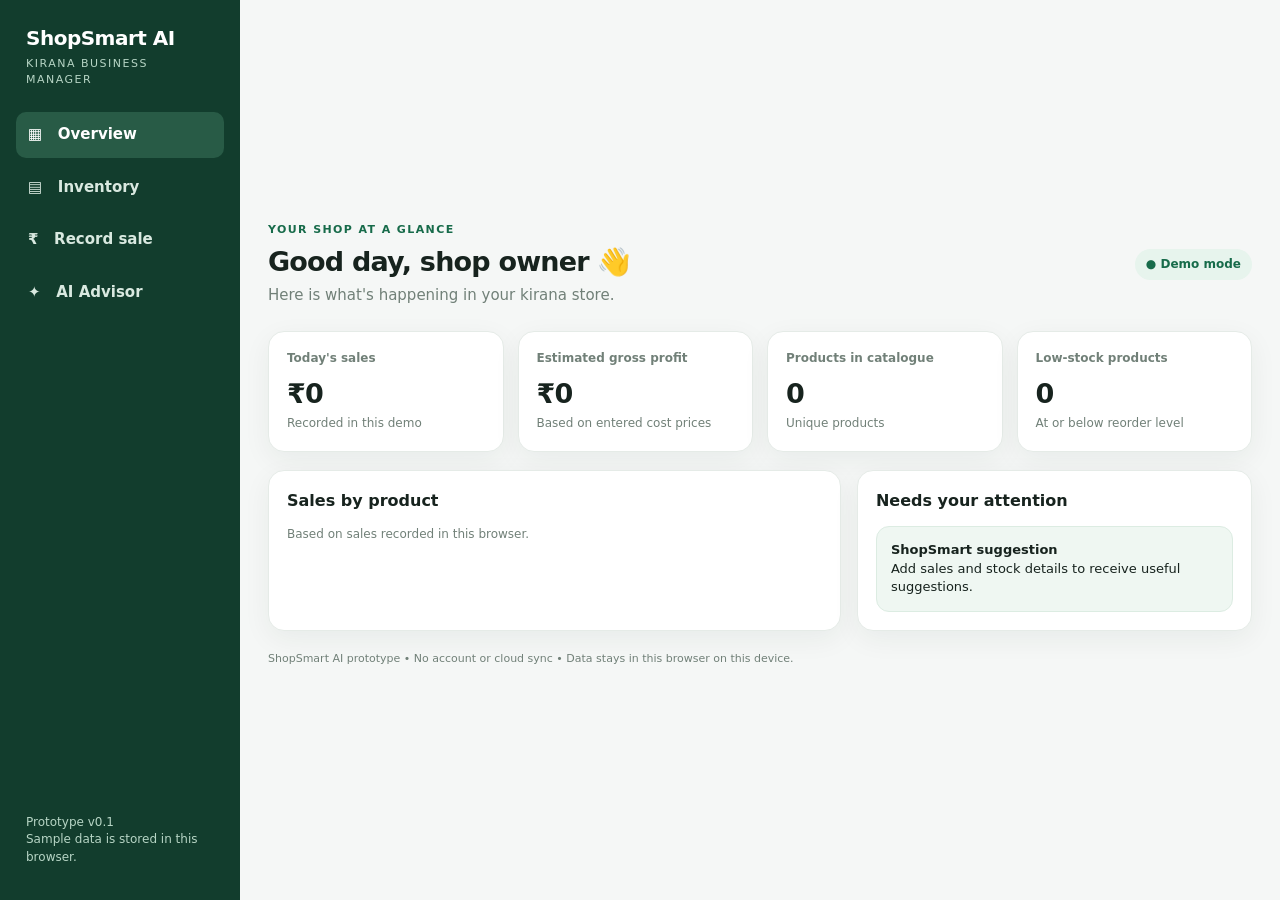
==== index.html @ 05ca44b6 "Add files via upload Signed-off-by: prithvirajsawant19-wq <prithvirajsawant19@gmail.com>" ====
<!doctype html>
<html lang="en">
<head>
<meta charset="utf-8">
<meta name="viewport" content="width=device-width, initial-scale=1">
<title>ShopSmart AI — Kirana Manager</title>
<link rel="stylesheet" href="style.css">
</head>
<body>
<div class="app">
<aside class="side">
  <div class="brand">ShopSmart AI<small>KIRANA BUSINESS MANAGER</small></div>
  <nav class="nav">
    <button class="active" data-page="dashboard">▦ &nbsp; Overview</button>
    <button data-page="inventory">▤ &nbsp; Inventory</button>
    <button data-page="sales">₹ &nbsp; Record sale</button>
    <button data-page="advisor">✦ &nbsp; AI Advisor</button>
  </nav>
  <div class="side-note">Prototype v0.1<br>Sample data is stored in this browser.</div>
</aside>
<main class="main">
  <header class="top">
    <div><div class="eyebrow">Your shop at a glance</div><h1 id="pageTitle">Good day, shop owner 👋</h1><p class="sub" id="pageSub">Here is what's happening in your kirana store.</p></div>
    <span class="pill">● Demo mode</span>
  </header>

  <section id="dashboard" class="page">
    <div class="grid">
      <div class="card"><div class="metric-label">Today's sales</div><div class="metric" id="todaySales">₹0</div><div class="hint">Recorded in this demo</div></div>
      <div class="card"><div class="metric-label">Estimated gross profit</div><div class="metric" id="grossProfit">₹0</div><div class="hint">Based on entered cost prices</div></div>
      <div class="card"><div class="metric-label">Products in catalogue</div><div class="metric" id="productCount">0</div><div class="hint">Unique products</div></div>
      <div class="card"><div class="metric-label">Low-stock products</div><div class="metric" id="lowCount">0</div><div class="hint">At or below reorder level</div></div>
    </div>
    <div class="layout">
      <div class="card"><h2 class="section-title">Sales by product</h2><div id="salesBars"></div><div class="hint">Based on sales recorded in this browser.</div></div>
      <div class="card"><h2 class="section-title">Needs your attention</h2><div id="alerts"></div><div class="insight"><strong>ShopSmart suggestion</strong><br><span id="dashboardInsight">Add sales and stock details to receive useful suggestions.</span></div></div>
    </div>
  </section>

  <section id="inventory" class="page hidden">
    <div class="toolbar"><div><h2 class="section-title" style="margin:0">Product inventory</h2><div class="hint">Keep stock and reorder levels up to date.</div></div><button class="primary" id="showAdd">＋ Add product</button></div>
    <div class="card hidden" id="addPanel" style="margin-bottom:14px">
      <h3 class="section-title">Add a product</h3>
      <form id="productForm" class="formrow">
        <div class="field"><label>Product name</label><input id="pName" placeholder="e.g. Toor Dal 1kg" required></div>
        <div class="field"><label>Selling price (₹)</label><input id="pPrice" type="number" min="0.01" step=".01" required></div>
        <div class="field"><label>Cost price (₹)</label><input id="pCost" type="number" min="0" step=".01" required></div>
        <div class="field"><label>Current stock (units)</label><input id="pStock" type="number" min="0" step="1" required></div>
        <div class="field"><label>Reorder level</label><input id="pReorder" type="number" min="0" step="1" value="5" required></div>
        <div class="form-actions"><button class="primary" type="submit">Save product</button><button class="secondary" type="button" id="cancelAdd">Cancel</button></div>
      </form>
    </div>
    <div class="tablewrap"><table class="table"><thead><tr><th>Product</th><th>Selling price</th><th>Cost price</th><th>Stock</th><th>Status</th><th>Action</th></tr></thead><tbody id="inventoryRows"></tbody></table></div>
  </section>

  <section id="sales" class="page hidden">
    <div class="card">
      <h2 class="section-title">Record a sale</h2><p class="sub" style="margin-bottom:16px">Choose a product and quantity. Stock and sales totals update automatically.</p>
      <form id="saleForm" class="formrow">
        <div class="field"><label>Product</label><select id="saleProduct" required></select></div>
        <div class="field"><label>Quantity sold</label><input id="saleQty" type="number" min="1" step="1" value="1" required></div>
        <div class="field"><label>Payment method</label><select id="salePayment"><option>Cash</option><option>UPI</option><option>Card</option><option>Credit / Udhaar</option></select></div>
        <div class="form-actions"><button class="primary" type="submit">＋ Save sale</button></div>
      </form>
      <div class="insight" id="saleFeedback">A sale will reduce available stock and update your dashboard.</div>
    </div>
    <div class="toolbar"><h2 class="section-title" style="margin:0">Recent sales</h2></div>
    <div class="tablewrap"><table class="table"><thead><tr><th>Date & time</th><th>Product</th><th>Qty</th><th>Amount</th><th>Payment</th></tr></thead><tbody id="salesRows"></tbody></table></div>
  </section>

  <section id="advisor" class="page hidden">
    <div class="card chatbox">
      <div><h2 class="section-title">Your business advisor ✦</h2><p class="sub">Ask a question about your shop. This first version uses your demo data and built-in business rules; live AI will be connected in a later version.</p></div>
      <div class="quick">
        <button class="secondary" data-question="What should I reorder?">What should I reorder?</button>
        <button class="secondary" data-question="How are my sales?">How are my sales?</button>
        <button class="secondary" data-question="Which products are slow moving?">Slow-moving products?</button>
        <button class="secondary" data-question="How can I improve profit?">How can I improve profit?</button>
      </div>
      <div class="field"><label>Your question</label><input id="question" placeholder="e.g. Which products need attention?"></div>
      <div><button class="primary" id="askBtn">Get suggestion</button></div>
      <div class="chatanswer" id="answer">Your business suggestions will appear here. Try one of the example questions above.</div>
    </div>
    <p class="foot">Important: Suggestions are indicative and based only on information entered into this prototype. Verify stock and financial decisions before acting.</p>
  </section>
  <p class="foot">ShopSmart AI prototype • No account or cloud sync • Data stays in this browser on this device.</p>
</main>
</div>
<script src="script.js"></script>
</body>
</html>
---- style.css ----
:root{--bg:#f5f7f6;--card:#fff;--ink:#17231e;--muted:#718078;--line:#e5ebe7;--green:#176b4a;--green2:#e7f4ed;--amber:#fff3d8;--red:#fdebea;--shadow:0 8px 28px rgba(20,45,32,.06)}
*{box-sizing:border-box}body{margin:0;background:var(--bg);color:var(--ink);font:15px/1.45 Inter,ui-sans-serif,system-ui,-apple-system,Segoe UI,Roboto,Arial}
button,input,select{font:inherit}button{cursor:pointer;border:0;border-radius:10px;padding:10px 14px;font-weight:650}.app{display:grid;grid-template-columns:240px 1fr;min-height:100vh}.side{background:#123d2d;color:#fff;padding:24px 16px;display:flex;flex-direction:column;gap:24px}.brand{font-size:20px;font-weight:800;letter-spacing:-.5px;padding:0 10px}.brand small{display:block;color:#b7d5c5;font-size:11px;font-weight:500;letter-spacing:1.5px;margin-top:3px}.nav{display:grid;gap:7px}.nav button{background:transparent;color:#d9e9e0;text-align:left;padding:12px;border-radius:10px}.nav button.active,.nav button:hover{background:#285b46;color:#fff}.side-note{margin-top:auto;color:#b7d5c5;font-size:12px;padding:10px}.main{padding:28px;max-width:1400px;width:100%;margin:auto}.top{display:flex;justify-content:space-between;align-items:center;gap:15px;margin-bottom:24px}.eyebrow{color:var(--green);font-size:11px;font-weight:800;letter-spacing:1.4px;text-transform:uppercase}.top h1{font-size:27px;letter-spacing:-.8px;margin:4px 0}.sub{color:var(--muted);margin:0}.pill{background:var(--green2);color:var(--green);padding:7px 11px;border-radius:30px;font-size:12px;font-weight:700}.grid{display:grid;grid-template-columns:repeat(4,minmax(0,1fr));gap:14px;margin-bottom:18px}.card{background:var(--card);border:1px solid var(--line);border-radius:16px;padding:18px;box-shadow:var(--shadow)}.metric-label{font-size:12px;color:var(--muted);font-weight:650}.metric{font-size:27px;font-weight:800;margin:7px 0 2px;letter-spacing:-.7px}.hint{font-size:12px;color:var(--muted)}.layout{display:grid;grid-template-columns:1.45fr 1fr;gap:16px}.section-title{font-size:16px;font-weight:800;margin:0 0 14px}.barrow{display:grid;grid-template-columns:95px 1fr 65px;gap:10px;align-items:center;margin:13px 0;font-size:12px}.track{height:9px;background:#edf1ee;border-radius:20px;overflow:hidden}.fill{height:100%;background:#2b9166;border-radius:20px}.alert{padding:12px;border-radius:12px;background:var(--amber);font-size:13px;margin:9px 0}.alert.red{background:var(--red)}.insight{background:#eff7f2;border:1px solid #dcece2;border-radius:13px;padding:14px;margin-top:12px;font-size:13px}.toolbar{display:flex;justify-content:space-between;gap:10px;align-items:center;margin:18px 0}.primary{background:var(--green);color:#fff}.secondary{background:#edf3ef;color:#24543e}.danger{background:#fff0ef;color:#a23c35}.tablewrap{overflow:auto;background:#fff;border:1px solid var(--line);border-radius:14px}.table{width:100%;border-collapse:collapse;min-width:620px}.table th,.table td{text-align:left;padding:13px 14px;border-bottom:1px solid var(--line);font-size:13px}.table th{color:var(--muted);font-size:11px;text-transform:uppercase;letter-spacing:.7px;background:#fbfcfb}.status{display:inline-block;padding:4px 8px;border-radius:20px;font-size:11px;font-weight:750}.ok{background:var(--green2);color:var(--green)}.low{background:var(--amber);color:#95620b}.formrow{display:grid;grid-template-columns:repeat(4,1fr);gap:10px}.field{display:grid;gap:5px}.field label{font-size:12px;color:var(--muted);font-weight:700}.field input,.field select{width:100%;border:1px solid var(--line);border-radius:9px;padding:10px;background:#fff;min-width:0}.form-actions{display:flex;gap:8px;align-items:end}.hidden{display:none!important}.empty{color:var(--muted);padding:25px;text-align:center}.chatbox{display:grid;gap:12px}.chatanswer{background:#eff7f2;border-radius:13px;padding:15px;font-size:14px;min-height:90px}.quick{display:flex;flex-wrap:wrap;gap:8px}.quick button{font-size:12px}.foot{font-size:11px;color:var(--muted);margin-top:20px}
@media(max-width:850px){.app{grid-template-columns:1fr}.side{padding:13px 14px;gap:10px}.brand{padding:0 4px}.nav{display:flex;overflow:auto}.nav button{white-space:nowrap;padding:9px 11px}.side-note{display:none}.main{padding:18px 14px}.grid{grid-template-columns:repeat(2,minmax(0,1fr))}.layout{grid-template-columns:1fr}.formrow{grid-template-columns:repeat(2,1fr)}.top h1{font-size:23px}}
@media(max-width:420px){.formrow{grid-template-columns:1fr}.top{align-items:flex-start;flex-direction:column}.metric{font-size:23px}}
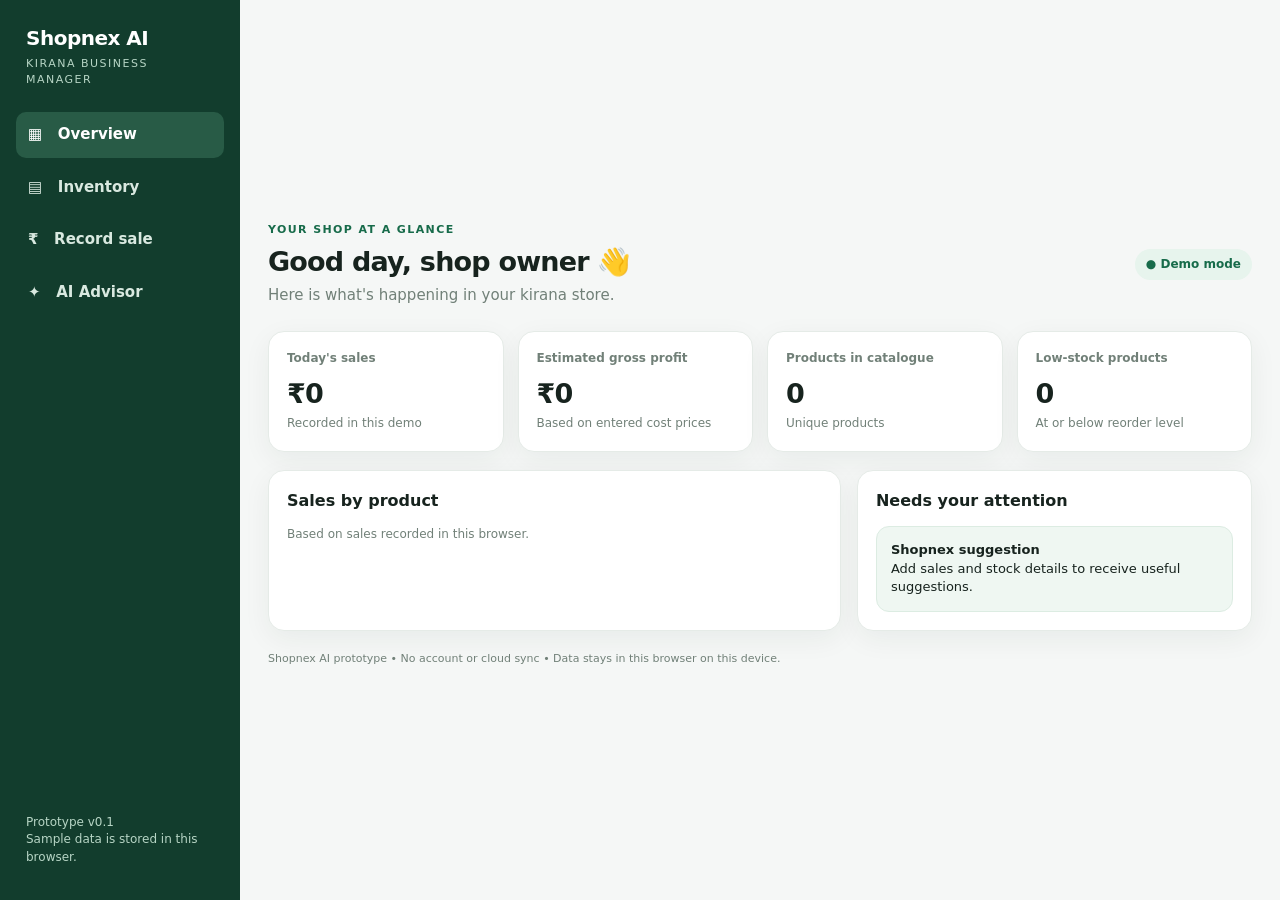
==== commit c50281e4: "Rename ShopSmart AI to Shopnex AI in index.html Signed-off-by: prithvirajsawant19-wq <prithvirajsawa" ====
--- a/index.html
+++ b/index.html
@@ -3,13 +3,13 @@
 <head>
 <meta charset="utf-8">
 <meta name="viewport" content="width=device-width, initial-scale=1">
-<title>ShopSmart AI — Kirana Manager</title>
+<title>Shopnex AI — Kirana Manager</title>
 <link rel="stylesheet" href="style.css">
 </head>
 <body>
 <div class="app">
 <aside class="side">
-  <div class="brand">ShopSmart AI<small>KIRANA BUSINESS MANAGER</small></div>
+  <div class="brand">Shopnex AI<small>KIRANA BUSINESS MANAGER</small></div>
   <nav class="nav">
     <button class="active" data-page="dashboard">▦ &nbsp; Overview</button>
     <button data-page="inventory">▤ &nbsp; Inventory</button>
@@ -33,7 +33,7 @@
     </div>
     <div class="layout">
       <div class="card"><h2 class="section-title">Sales by product</h2><div id="salesBars"></div><div class="hint">Based on sales recorded in this browser.</div></div>
-      <div class="card"><h2 class="section-title">Needs your attention</h2><div id="alerts"></div><div class="insight"><strong>ShopSmart suggestion</strong><br><span id="dashboardInsight">Add sales and stock details to receive useful suggestions.</span></div></div>
+      <div class="card"><h2 class="section-title">Needs your attention</h2><div id="alerts"></div><div class="insight"><strong>Shopnex suggestion</strong><br><span id="dashboardInsight">Add sales and stock details to receive useful suggestions.</span></div></div>
     </div>
   </section>
 
@@ -83,9 +83,9 @@
     </div>
     <p class="foot">Important: Suggestions are indicative and based only on information entered into this prototype. Verify stock and financial decisions before acting.</p>
   </section>
-  <p class="foot">ShopSmart AI prototype • No account or cloud sync • Data stays in this browser on this device.</p>
+  <p class="foot">Shopnex AI prototype • No account or cloud sync • Data stays in this browser on this device.</p>
 </main>
 </div>
 <script src="script.js"></script>
 </body>
-</html>+</html>
